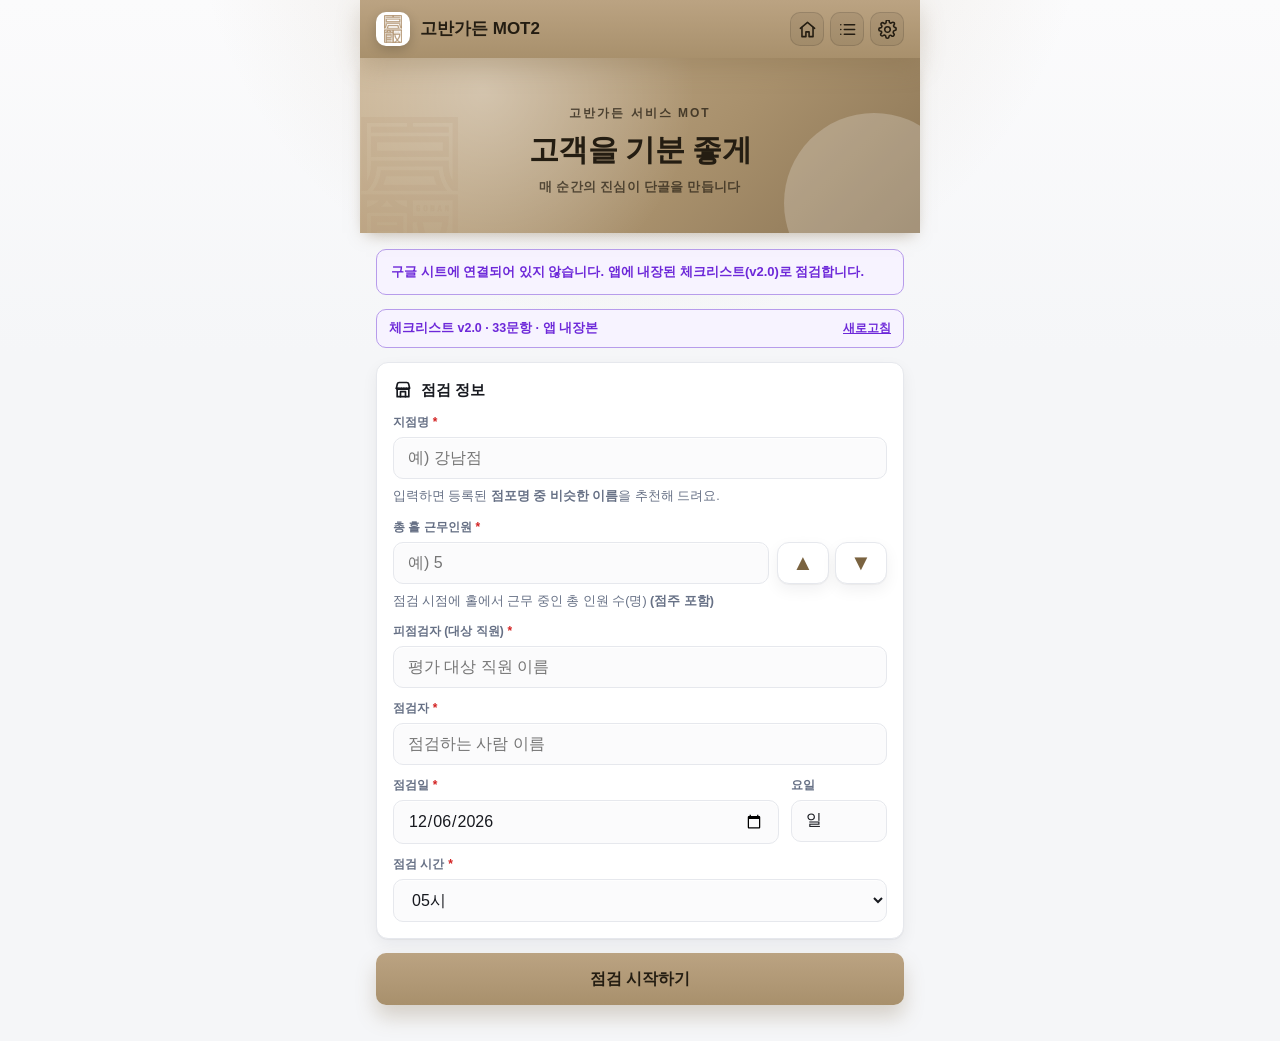
==== index.html @ 935c7b63 "고반가든 MOT 점검 V2 초기 버전 고반식당 V2와 같은 구조로, 고반가든 체크리스트(33문항)에 맞춰 만들었습니다.  - 체크리스트를 구글 시트에서 직접 불러옴 (Apps Sc" ====
<!DOCTYPE html>
<html lang="ko">
<head>
<meta charset="UTF-8" />
<meta name="viewport" content="width=device-width, initial-scale=1.0, maximum-scale=1.0, user-scalable=no, viewport-fit=cover" />
<meta name="theme-color" content="#a8906c" />
<meta name="mobile-web-app-capable" content="yes" />
<meta name="apple-mobile-web-app-capable" content="yes" />
<meta name="apple-mobile-web-app-status-bar-style" content="default" />
<meta name="apple-mobile-web-app-title" content="고반가든 MOT2" />
<title>고반가든 MOT2</title>
<link rel="manifest" href="manifest.webmanifest" />
<link rel="icon" type="image/png" sizes="192x192" href="assets/app-icon-192.png" />
<link rel="apple-touch-icon" href="assets/apple-touch-icon.png" />
<!-- ?v= 는 브라우저 캐시를 갱신하기 위한 표시입니다.
     ⚠️ 코드를 고쳐 배포할 때마다 아래 모든 v 값을 새 버전으로 함께 바꿔 주세요.
        (바꾸지 않으면 직원 휴대폰이 예전 파일을 계속 쓸 수 있습니다) -->
<link rel="stylesheet" href="css/app.css?v=2.0.0" />
</head>
<body>

<svg aria-hidden="true" style="position:absolute;width:0;height:0;overflow:hidden">
  <symbol id="i-home" viewBox="0 0 24 24"><path d="M3 10.5 12 3l9 7.5"/><path d="M5 9.5V21h5v-6h4v6h5V9.5"/></symbol>
  <symbol id="i-list" viewBox="0 0 24 24"><path d="M8 6h13M8 12h13M8 18h13"/><path d="M3.5 6h.01M3.5 12h.01M3.5 18h.01"/></symbol>
  <symbol id="i-settings" viewBox="0 0 24 24"><path d="M12 15.5a3.5 3.5 0 1 0 0-7 3.5 3.5 0 0 0 0 7Z"/><path d="M19.4 15a1.8 1.8 0 0 0 .36 1.98l.05.05a2 2 0 1 1-2.83 2.83l-.05-.05a1.8 1.8 0 0 0-1.98-.36 1.8 1.8 0 0 0-1.09 1.65V21a2 2 0 1 1-4 0v-.1a1.8 1.8 0 0 0-1.09-1.65 1.8 1.8 0 0 0-1.98.36l-.05.05a2 2 0 1 1-2.83-2.83l.05-.05A1.8 1.8 0 0 0 4.6 15a1.8 1.8 0 0 0-1.65-1.09H3a2 2 0 1 1 0-4h.1A1.8 1.8 0 0 0 4.75 8.8a1.8 1.8 0 0 0-.36-1.98l-.05-.05a2 2 0 1 1 2.83-2.83l.05.05a1.8 1.8 0 0 0 1.98.36A1.8 1.8 0 0 0 10.3 2.7V2a2 2 0 1 1 4 0v.1a1.8 1.8 0 0 0 1.09 1.65 1.8 1.8 0 0 0 1.98-.36l.05-.05a2 2 0 1 1 2.83 2.83l-.05.05a1.8 1.8 0 0 0-.36 1.98c.3.66.93 1.1 1.65 1.1H21a2 2 0 1 1 0 4h-.1A1.8 1.8 0 0 0 19.4 15Z"/></symbol>
  <symbol id="i-store" viewBox="0 0 24 24"><path d="M4 10h16l-1.2-5.2A2.3 2.3 0 0 0 16.6 3H7.4a2.3 2.3 0 0 0-2.2 1.8L4 10Z"/><path d="M5 10v10h14V10"/><path d="M9 20v-6h6v6"/><path d="M4 10c.5 1.4 2.5 1.4 3 0 .5 1.4 2.5 1.4 3 0 .5 1.4 2.5 1.4 3 0 .5 1.4 2.5 1.4 3 0 .5 1.4 2.5 1.4 3 0"/></symbol>
  <symbol id="i-shield" viewBox="0 0 24 24"><path d="M12 3 5 6v5.5c0 4.2 2.8 7.8 7 9.5 4.2-1.7 7-5.3 7-9.5V6l-7-3Z"/><path d="m9.5 12 1.8 1.8 3.7-4"/></symbol>
  <symbol id="i-result" viewBox="0 0 24 24"><path d="M4 19V5"/><path d="M8 17V9"/><path d="M12 17V7"/><path d="M16 17v-5"/><path d="M20 17v-3"/><path d="M3 19h18"/></symbol>
  <symbol id="i-send" viewBox="0 0 24 24"><path d="m22 2-7 20-4-9-9-4 20-7Z"/><path d="M22 2 11 13"/></symbol>
  <symbol id="i-download" viewBox="0 0 24 24"><path d="M12 3v12"/><path d="m7 10 5 5 5-5"/><path d="M5 21h14"/></symbol>
  <symbol id="i-note" viewBox="0 0 24 24"><path d="M6 3h9l3 3v15H6V3Z"/><path d="M14 3v4h4"/><path d="M8.5 12h7M8.5 16h5"/></symbol>
  <symbol id="i-alert" viewBox="0 0 24 24"><path d="M12 3 2.8 20h18.4L12 3Z"/><path d="M12 9v5"/><path d="M12 17.5h.01"/></symbol>
  <symbol id="i-refresh" viewBox="0 0 24 24"><path d="M20 11.5A8 8 0 1 1 17.7 6"/><path d="M20 3.5v5h-5"/></symbol>
  <symbol id="i-people" viewBox="0 0 24 24"><path d="M16 20v-1.5a4 4 0 0 0-4-4H6a4 4 0 0 0-4 4V20"/><path d="M9 10.5a3.5 3.5 0 1 0 0-7 3.5 3.5 0 0 0 0 7Z"/><path d="M22 20v-1.5a4 4 0 0 0-3-3.87"/><path d="M16 3.6a4 4 0 0 1 0 7.75"/></symbol>
</svg>

<div class="app">
  <div class="appbar" id="appbar">
    <button class="back" id="backBtn">‹</button>
    <div class="bar-brand">
      <img class="bar-logo" src="assets/garden-seal.png" alt="고반가든" />
      <h1 id="barTitle">고반가든 MOT2</h1>
    </div>
    <div class="app-actions" aria-label="상단 메뉴">
      <button class="icon-btn" data-go="home" title="홈"><span class="icon"><svg><use href="#i-home"></use></svg></span></button>
      <button class="icon-btn" data-go="history" title="점검 이력"><span class="icon"><svg><use href="#i-list"></use></svg></span></button>
      <button class="icon-btn" data-go="settings" title="설정"><span class="icon"><svg><use href="#i-settings"></use></svg></span></button>
    </div>
  </div>

  <!-- ================= 홈 ================= -->
  <section class="screen active" id="screen-home">
    <div class="inapp-warn" id="inappWarn" style="display:none;">
      <span class="ttl">⚠️ 메신저 안에서 열렸어요</span>
      카카오톡 등 메신저 인앱 브라우저에서는 <b>앱 설치가 안 되고, 앱이 제대로 동작하지 않을 수 있어요.</b>
      아래 버튼으로 <b>기본 브라우저(Chrome·Safari)</b>에서 열어주세요.
      <button class="btn" id="openExternalBtn">기본 브라우저로 열기</button>
      <div class="inapp-warn-ios" id="inappWarnIos" style="display:none;">아이폰은 화면 <b>오른쪽 아래(또는 위) 메뉴 → 'Safari로 열기'</b>를 눌러도 돼요.</div>
    </div>
    <div class="hero">
      <span class="hero-eyebrow">고반가든 서비스 MOT</span>
      <h2 class="hero-title">고객을 기분 좋게</h2>
      <p class="hero-sub">매 순간의 진심이 단골을 만듭니다</p>
    </div>

    <div id="homeNotice"></div>
    <div id="editBanner"></div>
    <div class="cl-badge" id="clBadge">체크리스트 불러오는 중…</div>

    <div class="card">
      <h2 class="card-title"><span class="icon"><svg><use href="#i-store"></use></svg></span>점검 정보</h2>
      <label class="field"><span>지점명 <i class="req">*</i></span>
        <input type="text" id="f-store" placeholder="예) 강남점" autocomplete="off" />
        <div id="storeSuggest" class="store-suggest" style="display:none;"></div>
        <div class="hint">입력하면 등록된 <b>점포명 중 비슷한 이름</b>을 추천해 드려요.</div></label>
      <label class="field"><span>총 홀 근무인원 <i class="req">*</i></span>
        <div class="num-row">
          <input type="number" id="f-staff" class="no-spin" min="0" max="99" inputmode="numeric" placeholder="예) 5" autocomplete="off" />
          <div class="num-step">
            <button type="button" class="num-btn" id="staffUp" aria-label="1 증가">▲</button>
            <button type="button" class="num-btn" id="staffDown" aria-label="1 감소">▼</button>
          </div>
        </div>
        <div class="hint">점검 시점에 홀에서 근무 중인 총 인원 수(명) <b>(점주 포함)</b></div></label>
      <label class="field"><span>피점검자 (대상 직원) <i class="req">*</i></span>
        <input type="text" id="f-target" placeholder="평가 대상 직원 이름" autocomplete="off" /></label>
      <label class="field"><span>점검자 <i class="req">*</i></span>
        <input type="text" id="f-inspector" placeholder="점검하는 사람 이름" autocomplete="off" /></label>
      <div class="btn-row" style="gap:12px;">
        <label class="field" style="flex:1;"><span>점검일 <i class="req">*</i></span>
          <input type="date" id="f-date" /></label>
        <label class="field" style="flex:0 0 96px;"><span>요일</span>
          <input type="text" id="f-weekday" readonly /></label>
      </div>
      <label class="field" style="margin-bottom:0;"><span>점검 시간 <i class="req">*</i></span>
        <select id="f-time"></select></label>
    </div>

    <button class="btn" id="startBtn">점검 시작하기</button>
    <p class="hint" id="resumeHint" style="display:none; text-align:center;"></p>
  </section>

  <!-- ================= 점검 ================= -->
  <section class="screen" id="screen-check">
    <div class="check-sticky">
      <div class="progress-wrap">
        <div class="progress-bar"><i id="progFill"></i></div>
        <div class="progress-meta"><span id="progText">0 / 0 항목</span><span id="progStore"></span></div>
      </div>
      <div class="stagenav" id="stagenav"></div>
    </div>
    <div id="itemList"></div>
    <div class="check-summary" id="checkSummary"></div>
    <button class="btn" id="toRulesBtn"><span class="icon"><svg><use href="#i-shield"></use></svg></span>절대 금지 10계명 점검 →</button>
    <p class="hint" style="text-align:center;">
      점검할 수 없었던 항목은 <b>해당없음</b>으로 표시하세요.
      <b>상황발생시</b> 문항은 그 상황이 실제로 있었을 때만 <b>발생함</b>으로 바꿔 판정하면 됩니다.</p>
  </section>

  <!-- ================= 10계명 ================= -->
  <section class="screen" id="screen-rules">
    <div class="card" style="background:var(--bad-bg); border-color:var(--bad);">
      <h2 style="margin:0;">🚫 절대 금지 행동 10계명</h2>
      <p class="hint" style="margin-top:6px;" id="ruleIntro">발생한 항목만 켜세요. 세부사항을 반드시 기록해 주세요.</p>
    </div>
    <div id="ruleList"></div>
    <label id="rulesAckRow" style="display:flex; align-items:center; gap:10px; padding:14px; margin-top:4px; background:var(--card); border:1px solid var(--line); border-radius:12px; cursor:pointer; font-weight:700;">
      <input type="checkbox" id="rulesAck" style="width:20px; height:20px; flex:none;" />
      <span>위 <b>10계명</b>을 모두 확인했습니다.</span>
    </label>
    <div class="check-summary" id="ruleSummary"></div>
    <div class="btn-row" style="margin-top:8px;">
      <button class="btn ghost" id="backToCheck">← 체크리스트</button>
      <button class="btn" id="toResultBtn" disabled><span class="icon"><svg><use href="#i-result"></use></svg></span>결과 보기 →</button>
    </div>
  </section>

  <!-- ================= 결과 ================= -->
  <section class="screen" id="screen-result">
    <div class="card score-card">
      <div class="score-num" id="r-score">0<small> / 100</small></div>
      <div class="grade" id="r-grade">-</div>
      <p class="cap-note" id="r-capnote" style="display:none;"></p>
      <div class="stat-row">
        <div class="stat"><b id="r-ok" style="color:var(--ok)">0</b><span>○ 이행</span></div>
        <div class="stat"><b id="r-tri" style="color:var(--warn)">0</b><span>△ 미흡</span></div>
        <div class="stat"><b id="r-x" style="color:var(--bad)">0</b><span>✕ 불이행</span></div>
        <div class="stat"><b id="r-na" style="color:var(--sub)">0</b><span>해당없음</span></div>
      </div>
      <div class="calc-line" id="r-calc"></div>
      <div class="rate-box" id="r-rate"></div>
      <div id="r-recheck"></div>
    </div>

    <div class="card">
      <h2 class="card-title"><span class="icon"><svg><use href="#i-people"></use></svg></span>개인 · 매장공통</h2>
      <div class="split-row" id="r-split"></div>
      <p class="hint" style="margin-bottom:0;">매장공통 항목은 홀 전체가 함께 만드는 장면입니다. 점수가 낮으면 개인 교육보다 <b>매장 운영 방식</b>을 먼저 살펴보세요.</p>
    </div>

    <div class="card">
      <h2 class="card-title"><span class="icon"><svg><use href="#i-result"></use></svg></span>단계별 점수</h2>
      <div id="r-stages"></div>
      <div id="r-penalty"></div>
    </div>

    <div class="card" id="r-deduct-card" style="display:none;">
      <h2 class="card-title"><span class="icon"><svg><use href="#i-alert"></use></svg></span>점수가 깎인 항목</h2>
      <ul class="bd-list" id="r-deducts"></ul>
    </div>

    <div class="card">
      <h2 class="card-title"><span class="icon"><svg><use href="#i-note"></use></svg></span>종합 코멘트</h2>
      <textarea id="r-comment" rows="3" placeholder="점검 총평, 개선 요청 사항 등을 적어 주세요"></textarea>
    </div>

    <button class="btn" id="sendBtn"><span class="icon"><svg><use href="#i-send"></use></svg></span>구글 시트로 결과 전송</button>
    <p class="hint" id="sendHint" style="text-align:center;"></p>
    <div class="result-actions">
      <button class="btn secondary" id="csvBtn"><span class="icon"><svg><use href="#i-download"></use></svg></span>CSV 저장</button>
      <button class="btn secondary" id="finishBtn"><span class="icon"><svg><use href="#i-home"></use></svg></span>저장하고 처음으로</button>
    </div>
  </section>

  <!-- ================= 이력 ================= -->
  <section class="screen" id="screen-history">
    <button class="btn secondary" id="onlineHistBtn" style="margin-bottom:12px;">🌐 온라인 점검이력 확인 (구글 시트)</button>
    <div id="onlineHistList" style="display:none;">
      <input type="text" id="onlineSearch" placeholder="🔍 매장명 검색" autocomplete="off" style="margin-bottom:10px;" />
      <div id="onlineHistItems"></div>
    </div>
    <div id="histList"></div>
  </section>

  <!-- ================= 설정 ================= -->
  <section class="screen" id="screen-settings">
    <div class="card">
      <h2 class="card-title"><span class="icon"><svg><use href="#i-home"></use></svg></span>스마트폰·PC에 설치</h2>
      <p class="hint" style="margin-top:0;">이 점검 앱을 <b>스마트폰이나 PC에 설치</b>하면 일반 앱처럼 아이콘으로 바로 실행할 수 있습니다.</p>
      <button class="btn" id="installBtn" style="margin-top:12px;"><span class="icon"><svg><use href="#i-home"></use></svg></span>설치하기</button>
      <div class="hint safe-note">
        🔒 <b>안심하고 설치하세요.</b> 이 앱은 별도의 프로그램을 내려받는 것이 아니라, <b>웹페이지를 아이콘처럼 등록</b>하는 방식입니다.
        스마트폰·PC에 접근하거나 개인정보를 수집하지 않으며, 점검 기록은 <b>이 기기와 회사 구글 시트에만</b> 저장됩니다.
        언제든 아이콘을 삭제하면 완전히 제거됩니다.
      </div>
      <div class="hint shortcut-guide" id="shortcutGuide">
        ⚠️ <b>카카오톡·메신저로 받은 링크</b>는 먼저 <b>Chrome / Safari로 열기</b> 후 진행하세요. (메신저 인앱 브라우저는 설치가 제한됩니다)<br>
        <b>iPhone Safari</b>: 공유 버튼 → 홈 화면에 추가<br>
        <b>Android Chrome</b>: 오른쪽 위 메뉴 → 앱 설치<br>
        <b>PC Chrome·Edge</b>: 주소창 오른쪽 <b>설치 아이콘</b>(⊕) 클릭<br>
        브라우저가 자동 설치를 지원하면 위의 <b>설치하기</b> 버튼으로 바로 설치할 수 있습니다.
      </div>
    </div>
    <div class="card">
      <h2 class="card-title"><span class="icon"><svg><use href="#i-note"></use></svg></span>점검 화면</h2>
      <label class="switch-row">
        <input type="checkbox" id="s-critFold" />
        <span><b>판정 기준을 접어 두기</b><br>
          <span class="hint" style="margin:0;">끄면 문항마다 이행·미흡·불이행 기준이 항상 펼쳐진 채로 보입니다. (기본: 펼침)</span></span>
      </label>
    </div>
    <div class="card">
      <h2 class="card-title"><span class="icon"><svg><use href="#i-list"></use></svg></span>체크리스트</h2>
      <div class="cl-badge" id="clBadge2" style="margin-bottom:12px;">-</div>
      <button class="btn secondary btn-sm" id="reloadClBtn"><span class="icon"><svg><use href="#i-refresh"></use></svg></span>구글 시트에서 다시 불러오기</button>
      <p class="hint">문항·배점·판정 기준은 모두 구글 시트에서 관리합니다. 시트를 고친 뒤 이 버튼을 누르면 즉시 반영됩니다.</p>
      <p class="hint" id="clSheetLink"></p>
    </div>
    <div class="card">
      <h2 class="card-title"><span class="icon"><svg><use href="#i-settings"></use></svg></span>구글 시트 연동</h2>
      <label class="field"><span>Apps Script 배포 URL</span>
        <input type="text" id="s-url" placeholder="https://script.google.com/macros/s/.../exec" autocomplete="off" /></label>
      <div class="btn-row">
        <button class="btn secondary btn-sm" id="saveUrlBtn">저장</button>
        <button class="btn secondary btn-sm" id="testUrlBtn">연결 확인</button>
      </div>
      <p class="hint" id="urlHint">결과 시트 <b>MOT_고반가든_점검결과_V2</b>에 붙인 Apps Script의 배포 주소(.../exec)를 입력하세요.</p>
      <p class="hint" id="resultSheetLink"></p>
    </div>
    <div class="card">
      <h2 class="card-title"><span class="icon"><svg><use href="#i-home"></use></svg></span>앱 정보</h2>
      <p class="hint" style="margin-top:0;">버전 <b id="s-version">-</b> · <button class="crit-toggle" id="openChangelog" style="margin:0;">변경 이력 보기</button></p>
      <button class="btn secondary btn-sm" id="updateAppBtn" style="margin-top:8px;"><span class="icon"><svg><use href="#i-refresh"></use></svg></span>앱 최신 버전 받기</button>
      <p class="hint">화면이 예전 그대로이거나 이상하게 보일 때 누르세요. 앱을 새로 내려받아 다시 시작합니다.</p>
      <button class="btn secondary btn-sm" id="clearCacheBtn" style="margin-top:12px;">저장된 체크리스트 사본 지우기</button>
      <p class="hint">문제가 생겼을 때만 사용하세요. 다음 실행 시 구글 시트에서 새로 받아옵니다.</p>
    </div>
  </section>

  <!-- ================= 변경 이력 ================= -->
  <section class="screen" id="screen-changelog">
    <div id="changelogList"></div>
  </section>
</div>

<div class="toast" id="toast"></div>

<script src="js/config.js?v=2.0.0"></script>
<script src="js/checklist-seed.js?v=2.0.0"></script>
<script src="js/storage.js?v=2.0.0"></script>
<script src="js/api.js?v=2.0.0"></script>
<script src="js/scoring.js?v=2.0.0"></script>
<script src="js/checklist-loader.js?v=2.0.0"></script>
<script src="js/app.js?v=2.0.0"></script>
</body>
</html>
---- css/app.css ----
/* ============================================================
   고반가든 MOT 점검 V2 — 스타일

   [색 사용 규칙]
   · 노란 브랜드 배경 위의 글씨는 항상 var(--on-brand) — 진한 갈색
   · 흰 배경 위에서 브랜드색으로 강조할 때는 var(--brand-ink) — 진한 노랑
     (브랜드 베이지를 흰 바탕에 글자색으로 쓰면 대비가 부족해 읽히지 않습니다)
   · 상황발생시는 보라 축 — 브랜드 베이지와 헷갈리지 않게 분리했습니다
   ============================================================ */

:root{
  --bg:#f5f6f8; --card:#ffffff; --ink:#17191f; --sub:#667085; --line:#e6e8ed;
  --brand:#a8906c; --brand-d:#8a7454; --brand-soft:#f3ece0; --on-brand:#241d12; --brand-ink:#7a6340;
  --ok:#138a3d; --ok-bg:#eefaf2; --warn:#c46a00; --warn-bg:#fff6e7; --bad:#d32222; --bad-bg:#fff0f0;
  --gold:#b7791f; --gold-bg:#fff8e6; --nav:#fdfdfd;
  --situ:#6d28d9; --situ-bg:#f7f3ff; --situ-line:#b79ceb;      /* 상황발생시 (보라) */
  --common:#1d63b0; --common-bg:#eaf2fd;                        /* 매장공통 */
  --shadow:0 12px 30px rgba(20,24,32,.08),0 1px 2px rgba(20,24,32,.05);
  --shadow-sm:0 6px 16px rgba(20,24,32,.06),0 1px 1px rgba(20,24,32,.04);
  --radius:12px; --radius-sm:8px;
}
@media (prefers-color-scheme: dark){
  :root{ --bg:#14161b; --card:#20242c; --ink:#f3f4f6; --sub:#a5adba; --line:#343944;
    --brand:#c9ae86; --brand-d:#a98f68; --brand-soft:#332b22; --on-brand:#1a150f; --brand-ink:#d9c19c;
    --ok:#55d782; --ok-bg:#173423; --warn:#f5b642; --warn-bg:#392a13; --bad:#ff7474; --bad-bg:#3c1b1b;
    --gold:#f0c35c; --gold-bg:#352b13; --nav:#1b1e25;
    --situ:#c4b5fd; --situ-bg:#241b3d; --situ-line:#5b4a8a;
    --common:#7fb2f0; --common-bg:#182a41; }
}

*{box-sizing:border-box; -webkit-tap-highlight-color:transparent;}
html,body{margin:0;padding:0;}
body{
  font-family:-apple-system,BlinkMacSystemFont,"Apple SD Gothic Neo","Malgun Gothic","맑은 고딕",Roboto,"Noto Sans KR",sans-serif;
  background:
    radial-gradient(circle at 50% -12%, rgba(168,144,108,.22), transparent 34%),
    linear-gradient(180deg,#fbfbfc 0%,var(--bg) 34%,var(--bg) 100%);
  color:var(--ink); line-height:1.5; -webkit-font-smoothing:antialiased; font-size:16px;
  padding-bottom:env(safe-area-inset-bottom);
  /* 한글은 어절 단위로 줄바꿈 — 낱글자가 쪼개지지 않게 */
  word-break:keep-all; overflow-wrap:break-word;
}
.app{max-width:560px; margin:0 auto; min-height:100vh; position:relative;
  background:linear-gradient(180deg,rgba(255,255,255,.55),rgba(255,255,255,0) 260px);}

/* ---------- 상단바 ---------- */
.appbar{
  position:sticky; top:0; z-index:50; color:var(--on-brand);
  padding:calc(env(safe-area-inset-top) + 12px) 16px 12px; display:flex; align-items:center; gap:10px;
  background:linear-gradient(180deg,#bba382,var(--brand)); box-shadow:0 10px 24px rgba(122,99,64,.26);
}
/* 홈 화면에서는 자리까지 비워 제목이 잘리지 않게 합니다 (visibility 대신 display) */
.appbar .back{width:32px; height:32px; font-size:26px; background:rgba(0,0,0,.06); border:1px solid rgba(0,0,0,.12);
  border-radius:9px; color:var(--on-brand); padding:0; cursor:pointer; line-height:1; display:none;}
.appbar.has-back .back{display:block;}
.bar-brand{display:flex; align-items:center; gap:10px; min-width:0; flex:1;}
.bar-logo{width:34px; height:34px; border-radius:10px; background:#fff; padding:3px; object-fit:contain; box-shadow:0 4px 12px rgba(0,0,0,.18);}
.appbar h1{font-size:17px; font-weight:800; margin:0; flex:1; overflow:hidden; text-overflow:ellipsis; white-space:nowrap;}
.app-actions{display:flex; align-items:center; gap:6px; flex:0 0 auto;}
.icon-btn{width:34px; height:34px; display:inline-flex; align-items:center; justify-content:center; color:var(--on-brand);
  background:rgba(0,0,0,.06); border:1px solid rgba(0,0,0,.12); border-radius:10px; cursor:pointer; padding:0; font-family:inherit;}
.icon-btn .icon{width:19px; height:19px;}
.icon-btn:active{transform:scale(.96);}

.screen{display:none; padding:16px 16px 36px; animation:fade .18s ease;}
.screen.active{display:block;}
@keyframes fade{from{opacity:0; transform:translateY(4px);} to{opacity:1; transform:none;}}

/* ---------- 공통 요소 ---------- */
.card{background:var(--card); border:1px solid var(--line); border-radius:var(--radius); padding:16px; margin-bottom:14px; box-shadow:var(--shadow-sm);}
.card h2{font-size:15px; margin:0 0 12px;}
.card-title{display:flex; align-items:center; gap:8px;}
.icon{display:inline-flex; width:20px; height:20px; align-items:center; justify-content:center; color:currentColor; flex:0 0 auto;}
.icon svg{display:block; width:100%; height:100%; stroke:currentColor; fill:none; stroke-width:2; stroke-linecap:round; stroke-linejoin:round;}

/* 히어로 — 사진 대신 브랜드 노랑 그라데이션 + 김치옥 마크 워터마크 */
.hero{position:relative; overflow:hidden; margin:-16px -16px 16px; padding:42px 22px 36px; text-align:center; color:var(--on-brand);
  background:
    radial-gradient(circle at 22% 18%, rgba(255,255,255,.34), transparent 46%),
    linear-gradient(135deg,#c9b291 0%, var(--brand) 60%, #8a7454 100%);
  box-shadow:0 6px 16px -6px rgba(122,99,64,.5);}
.hero::before{content:""; position:absolute; left:-26px; bottom:-34px; width:150px; height:150px;
  background:url("../assets/garden-seal.png") center/contain no-repeat; opacity:.16; pointer-events:none;}
.hero::after{content:""; position:absolute; right:-44px; bottom:-60px; width:180px; height:180px; border-radius:50%; background:rgba(255,255,255,.22);}
.hero-eyebrow{position:relative; display:inline-block; font-size:12px; font-weight:800; letter-spacing:2px; opacity:.75; margin:0 0 10px;}
.hero-title{position:relative; margin:0; font-size:30px; font-weight:900; letter-spacing:-.5px; line-height:1.2;}
.hero-sub{position:relative; margin:10px 0 0; font-size:12.5px; opacity:.7; letter-spacing:.3px; font-weight:600;}

label.field{display:block; margin-bottom:11px;}
label.field:last-child{margin-bottom:0;}
.field > span{display:block; font-size:12px; color:var(--sub); margin-bottom:6px; font-weight:800;}
input[type=text], input[type=date], input[type=number], textarea, select{
  width:100%; padding:11px 14px; border:1px solid var(--line); border-radius:10px;
  background:#fbfbfc; color:var(--ink); font-size:16px; font-family:inherit; box-shadow:inset 0 1px 0 rgba(255,255,255,.7);}
textarea{resize:vertical; min-height:60px;}
input:focus,textarea:focus,select:focus{outline:2px solid rgba(168,144,108,.40); border-color:var(--brand); background:#fff;}
.req{color:var(--bad);}
.hint{font-size:12.5px; color:var(--sub); margin-top:8px; line-height:1.55;}

.chips{display:flex; flex-wrap:wrap; gap:8px;}
.chip{padding:9px 13px; border:1px solid var(--line); border-radius:10px; background:#fbfbfc; color:var(--ink);
  font-size:14px; font-weight:700; cursor:pointer; user-select:none; transition:.12s; text-align:center;}
.chip.on{background:linear-gradient(180deg,#bba382,var(--brand)); border-color:var(--brand); color:var(--on-brand); font-weight:800; box-shadow:0 7px 14px rgba(122,99,64,.26);}
.radio-row{display:flex; gap:10px;}
.radio-row .chip{flex:1;}

.btn{display:flex; align-items:center; justify-content:center; gap:8px; width:100%; padding:16px; border:none; border-radius:10px;
  background:linear-gradient(180deg,#bba382,var(--brand)); color:var(--on-brand); font-size:16px; font-weight:850; cursor:pointer;
  font-family:inherit; transition:.12s; box-shadow:0 12px 20px rgba(122,99,64,.26);
  white-space:nowrap; line-height:1.25;}
.btn:active{transform:scale(.985);}
.btn.secondary{background:var(--card); color:var(--ink); border:1px solid var(--line); box-shadow:var(--shadow-sm);}
.btn.ghost{background:#fff; color:var(--brand-ink); border:1px solid rgba(122,99,64,.45); box-shadow:none;}
.btn:disabled{opacity:.5; cursor:not-allowed;}
.btn-row{display:flex; gap:10px;}
.btn-row .btn{margin:0; min-width:0;}
/* 결과 화면 하단 버튼 — 글자가 길어 좁은 화면에서 잘리지 않도록 세로로 쌓습니다 */
.result-actions{display:flex; flex-direction:column; gap:10px; margin-top:10px;}
.btn-sm{padding:10px 12px; font-size:13.5px; border-radius:9px; box-shadow:none;}

.num-row{display:flex; gap:8px; align-items:stretch;}
.num-row input{flex:1;}
input[type=number].no-spin{-moz-appearance:textfield;}
input[type=number].no-spin::-webkit-outer-spin-button,input[type=number].no-spin::-webkit-inner-spin-button{-webkit-appearance:none; margin:0;}
.num-step{display:flex; gap:6px; flex:0 0 auto;}
.num-btn{width:52px; border:1px solid var(--line); border-radius:12px; background:var(--card); color:var(--brand-ink); font-size:22px;
  font-weight:900; line-height:1; cursor:pointer; font-family:inherit; display:flex; align-items:center; justify-content:center; user-select:none; box-shadow:var(--shadow-sm);}
.num-btn:active{background:var(--brand); color:var(--on-brand); border-color:var(--brand);}

/* ---------- 체크리스트 상태 배너 ---------- */
.cl-badge{display:flex; align-items:center; gap:8px; justify-content:center; margin:0 0 14px; padding:9px 12px;
  border-radius:10px; font-size:12.5px; font-weight:700; border:1px solid var(--line); background:var(--card); color:var(--sub);}
.cl-badge.ok{border-color:rgba(19,138,61,.28); background:var(--ok-bg); color:var(--ok);}
.cl-badge.warn{border-color:var(--situ-line); background:var(--situ-bg); color:var(--situ);}
.cl-badge.error{border-color:var(--bad); background:var(--bad-bg); color:var(--bad);}
.cl-badge button{margin-left:auto; flex:0 0 auto; background:none; border:none; color:inherit; font:inherit; font-size:12px;
  font-weight:800; text-decoration:underline; cursor:pointer; padding:0;}
.notice{margin:0 0 14px; padding:12px 14px; border-radius:10px; font-size:13px; line-height:1.55; font-weight:600; border:1px solid var(--line); background:var(--card);}
.notice.info{border-color:rgba(29,99,176,.3); background:var(--common-bg); color:var(--common);}
.notice.warn{border-color:var(--situ-line); background:var(--situ-bg); color:var(--situ);}
.notice.error{border-color:var(--bad); background:var(--bad-bg); color:var(--bad);}
.notice .btn{margin-top:10px; padding:10px; font-size:13.5px;}
.edit-banner{margin:0 0 14px; padding:12px 14px; border-radius:10px; font-size:13px; line-height:1.55;
  border:1px solid var(--brand); background:var(--brand-soft); color:var(--brand-ink); font-weight:700;}
@media (prefers-color-scheme: dark){ .edit-banner{color:var(--brand-ink);} }

/* ---------- 진행바 · 단계 이동 ---------- */
.check-sticky{position:sticky; top:var(--appbar-h, 52px); z-index:30; background:rgba(245,246,248,.94);
  backdrop-filter:blur(14px); margin:0 -16px; padding:10px 16px 6px; box-shadow:0 8px 18px -14px rgba(0,0,0,.3);}
.progress-wrap{margin:0 0 10px;}
.progress-bar{height:10px; background:#e9ebef; border-radius:999px; overflow:hidden;}
.progress-bar > i{display:block; height:100%; background:linear-gradient(90deg,var(--brand),#ef6a35); width:0; transition:width .25s;}
.progress-meta{display:flex; justify-content:space-between; font-size:12px; color:var(--sub); margin-top:6px;}
.stagenav{display:flex; gap:7px; overflow-x:auto; padding:2px 0 10px; -webkit-overflow-scrolling:touch;}
.stagenav::-webkit-scrollbar{display:none;}
.stagenav .snav{flex:0 0 auto; padding:8px 12px; border-radius:999px; background:var(--card); border:1px solid var(--line);
  font-size:13px; font-weight:800; color:var(--sub); cursor:pointer; white-space:nowrap; box-shadow:0 3px 8px rgba(20,24,32,.04);}
.stagenav .snav.done{border-color:rgba(19,138,61,.25); background:var(--ok-bg); color:var(--ok);}
.stage-head{display:flex; align-items:center; gap:8px; margin:22px 2px 10px; font-size:15px; font-weight:900;}
.stage-head .stcount{font-size:12px; font-weight:600; color:var(--sub);}
.stage-head:first-of-type{margin-top:4px;}

/* ---------- 문항 카드 ---------- */
.item{background:var(--card); border:1px solid var(--line); border-radius:12px; padding:14px; margin-bottom:10px; box-shadow:var(--shadow-sm);}
.item.answered{border-color:rgba(19,138,61,.24); box-shadow:0 0 0 1px rgba(19,138,61,.08),var(--shadow-sm);}
.item.flag-T{border-color:rgba(196,106,0,.32);}
.item.flag-X{border-color:rgba(211,34,34,.35);}
.item.flag-N{border-color:var(--line); opacity:.62;}
.item-top{display:flex; gap:8px; align-items:flex-start; margin-bottom:10px; flex-wrap:wrap;}
.item-no{font-size:12px; font-weight:900; color:var(--on-brand); background:linear-gradient(180deg,#bba382,var(--brand)); border-radius:8px;
  padding:3px 7px; flex:0 0 auto; min-width:30px; text-align:center;}
.item-text{font-size:14.5px; line-height:1.55; flex:1 1 100%; font-weight:650; order:3;}
.tag{font-size:10px; font-weight:800; padding:3px 7px; border-radius:6px; flex:0 0 auto; letter-spacing:.3px;}
.tag-common{background:var(--common-bg); color:var(--common);}
.tag-situ{background:var(--situ-bg); color:var(--situ); border:1px solid var(--situ-line);}

/* 상황발생시 문항 */
.item.situ{background:var(--situ-bg); border-left:4px solid var(--situ-line);}
.item.situ .item-no{background:linear-gradient(180deg,#8b5cf6,var(--situ));}
.item.situ.occurred{background:var(--card);}
.occur-row{display:flex; gap:8px; margin-bottom:10px;}
.occur{flex:1; padding:11px 6px; border:1px solid var(--line); border-radius:10px; background:#fff; color:var(--sub);
  font-size:13.5px; font-weight:800; cursor:pointer; font-family:inherit; transition:.1s;}
.occur.on{background:var(--situ); border-color:var(--situ); color:#fff; box-shadow:0 4px 10px rgba(109,40,217,.22);}
.occur.on.off-state{background:var(--ink); border-color:var(--ink); color:var(--bg); box-shadow:none;}
.situ-guide{font-size:12px; color:var(--situ); font-weight:700; margin:0 0 8px;}

/* 판정 버튼 */
.ans-row{display:flex; gap:8px;}
.ans{flex:1; min-height:64px; padding:10px 4px; border:1px solid var(--line); border-radius:10px; background:#fff; color:var(--ink);
  font-size:14px; font-weight:800; cursor:pointer; text-align:center; transition:.1s; font-family:inherit;}
.ans .sym{font-size:23px; display:block; line-height:1.08;}
.ans .lbl{font-size:11px; font-weight:600; color:var(--sub); display:block;}
.ans .pt{font-size:10.5px; font-weight:800; color:var(--sub); display:block; margin-top:1px;}
.ans.sel-O{background:var(--ok-bg); border-color:var(--ok); color:var(--ok);}
.ans.sel-T{background:var(--warn-bg); border-color:var(--warn); color:var(--warn);}
.ans.sel-X{background:var(--bad-bg); border-color:var(--bad); color:var(--bad);}
.ans.sel-O .lbl,.ans.sel-T .lbl,.ans.sel-X .lbl,.ans.sel-O .pt,.ans.sel-T .pt,.ans.sel-X .pt{color:inherit;}
.ans:disabled{opacity:.4; cursor:not-allowed;}
.na-btn{margin-top:8px; width:100%; padding:9px; border:1px dashed var(--line); border-radius:10px; background:#fff; color:var(--sub);
  font-size:12.5px; font-weight:800; cursor:pointer; font-family:inherit;}
.na-btn.on{background:var(--ink); color:var(--bg); border-style:solid; border-color:var(--ink);}

/* 판정 기준 아코디언 */
.switch-row{display:flex; align-items:flex-start; gap:11px; cursor:pointer; font-size:14px; line-height:1.5;}
.switch-row input{width:22px; height:22px; flex:0 0 auto; margin:1px 0 0; accent-color:var(--brand);}

.crit-toggle{margin-top:10px; font-size:12.5px; color:var(--brand-ink); background:none; border:none; padding:4px 0; cursor:pointer;
  font-weight:700; display:inline-flex; align-items:center; gap:5px; font-family:inherit;}
.crit-box{display:none; margin-top:8px; border:1px solid var(--line); border-radius:10px; overflow:hidden;}
.crit-box.open{display:block;}
.crit-row{display:flex; gap:8px; padding:9px 11px; font-size:12.5px; line-height:1.5; border-top:1px solid var(--line); background:var(--bg);}
.crit-row:first-child{border-top:none;}
.crit-row b{flex:0 0 62px; font-weight:800;}
.crit-row.o b{color:var(--ok);} .crit-row.t b{color:var(--warn);} .crit-row.x b{color:var(--bad);}
.crit-row span{flex:1; color:var(--ink);}

.note-toggle{margin-top:6px; font-size:12.5px; color:var(--brand-ink); background:none; border:none; padding:4px 0; cursor:pointer;
  font-weight:700; display:inline-flex; align-items:center; gap:5px; font-family:inherit;}
.note-toggle .icon{width:16px; height:16px;}
.note-box{margin-top:8px; display:none;}
.note-box.open{display:block;}
.item-foot{display:flex; gap:14px; align-items:center; flex-wrap:wrap;}

/* ---------- 10계명 ---------- */
.rule{background:var(--card); border:1px solid var(--line); border-radius:12px; padding:14px; margin-bottom:10px; box-shadow:var(--shadow-sm);}
.rule.on{border-color:var(--bad); background:var(--bad-bg);}
.rule-head{display:flex; align-items:center; gap:10px;}
.rule-no{font-size:12px; font-weight:800; color:#fff; background:var(--bad); border-radius:8px; padding:4px 8px;}
.rule-key{font-weight:800; font-size:15px;}
.rule-desc{font-size:13px; color:var(--sub); margin-top:6px;}
.switch{margin-left:auto; flex:0 0 auto; width:52px; height:30px; border-radius:99px; background:var(--line); position:relative; cursor:pointer; transition:.15s;}
.switch > i{position:absolute; top:3px; left:3px; width:24px; height:24px; border-radius:50%; background:#fff; transition:.15s; box-shadow:0 1px 3px rgba(0,0,0,.3);}
.switch.on{background:var(--bad);}
.switch.on > i{left:25px;}

/* ---------- 결과 ---------- */
.score-card{text-align:center; padding:26px 16px; position:relative; overflow:hidden;}
.score-card:after{content:""; position:absolute; right:-42px; bottom:-58px; width:170px; height:170px;
  background:url("../assets/garden-seal.png") center/contain no-repeat; opacity:.045; pointer-events:none;}
.score-num{font-size:64px; font-weight:950; line-height:1; color:var(--brand-ink);}
.score-num small{font-size:22px; font-weight:700; color:var(--sub);}
.grade{display:inline-block; margin-top:10px; padding:6px 18px; border-radius:99px; font-size:18px; font-weight:900; letter-spacing:1px;}
.grade-S{background:var(--ok-bg); color:var(--ok);} .grade-A{background:var(--common-bg); color:var(--common);}
.grade-B{background:var(--gold-bg); color:var(--gold);} .grade-C{background:var(--warn-bg); color:var(--warn);}
.grade-D{background:var(--bad-bg); color:var(--bad);} .grade-F{background:var(--bad); color:#fff;}
.stat-row{display:flex; gap:8px; margin-top:18px;}
.stat{flex:1; background:#fbfbfc; border:1px solid var(--line); border-radius:10px; padding:10px 6px;}
.stat b{display:block; font-size:20px;} .stat span{font-size:11px; color:var(--sub);}
.calc-line{margin:14px 0 0; padding:12px; border:1px dashed var(--line); border-radius:10px; background:var(--bg);
  font-size:12.5px; color:var(--sub); line-height:1.7; text-align:left;}
.calc-line b{color:var(--ink);}
.calc-line .minus{color:var(--bad);}
.rate-box{margin-top:16px; padding-top:14px; border-top:1px solid var(--line);}
.rate-line{display:flex; align-items:baseline; justify-content:center; gap:10px;}
.rate-label{font-size:13px; font-weight:800; color:var(--sub);}
.rate-value{font-size:21px; font-weight:900; color:var(--ink); line-height:1;}
.rate-sub{margin-top:6px; font-size:12px; color:var(--sub); line-height:1.5;}
.cap-note{margin:9px 0 0; font-size:12.5px; font-weight:800; color:var(--warn); line-height:1.5;}
.recheck-warn{margin-top:12px; padding:10px 12px; border:1px solid var(--bad); background:var(--bad-bg); color:var(--bad);
  border-radius:10px; font-size:13px; font-weight:800; line-height:1.5;}

.split-row{display:flex; gap:10px;}
.split{flex:1; border:1px solid var(--line); border-radius:10px; padding:12px; background:#fbfbfc;}
.split .sp-label{font-size:11.5px; font-weight:800; color:var(--sub); display:flex; align-items:center; gap:6px;}
.split .sp-val{font-size:19px; font-weight:900; margin-top:5px;}
.split .sp-val small{font-size:12px; color:var(--sub); font-weight:700;}
.split.common .sp-label{color:var(--common);}

.stage-score{display:flex; align-items:center; gap:10px; padding:10px 0; border-bottom:1px solid var(--line); font-size:14px;}
.stage-score:last-child{border-bottom:none;}
.stage-score .st-name{flex:0 0 88px; font-weight:700;}
.stage-score .st-bar{flex:1; height:8px; background:#e9ebef; border-radius:99px; overflow:hidden;}
.stage-score .st-bar i{display:block; height:100%; background:linear-gradient(90deg,var(--ok),#5ac47f); width:0;}
.stage-score .st-bar.low i{background:linear-gradient(90deg,var(--bad),#ef6a35);}
.stage-score .st-bar.mid i{background:linear-gradient(90deg,var(--warn),#f0b352);}
.stage-score .st-val{flex:0 0 auto; font-size:13px; font-weight:800; min-width:64px; text-align:right;}
.stage-score .st-val.na{color:var(--sub); font-weight:600;}
.stage-score .st-val.pen{color:var(--situ);}
.stage-score .st-pen{flex:0 0 auto; font-size:12px; font-weight:800; color:var(--situ);}

.pen-block{margin-top:12px; padding:12px 14px; border:1px solid var(--situ-line); background:var(--situ-bg); border-radius:10px;}
.pen-block .pb-title{font-size:13px; font-weight:800; color:var(--situ); display:flex; justify-content:space-between; gap:10px;}
.pen-block ul{margin:8px 0 0; padding-left:18px;}
.pen-block li{font-size:12.5px; line-height:1.55; margin:4px 0;}
.rule-block{margin-top:10px; padding:12px 14px; border:1px solid var(--bad); background:var(--bad-bg); border-radius:10px;}
.rule-block .pb-title{font-size:13px; font-weight:800; color:var(--bad); display:flex; justify-content:space-between; gap:10px;}
.rule-block ul{margin:8px 0 0; padding-left:18px;}
.rule-block li{font-size:12.5px; line-height:1.55; margin:4px 0;}

.bd-list{margin:0; padding:0; list-style:none;}
.bd-item{display:flex; gap:10px; padding:11px 0; border-bottom:1px solid var(--line); font-size:13.5px; align-items:flex-start;}
.bd-item:last-child{border-bottom:none;}
.bd-flag{flex:0 0 auto; font-size:11px; font-weight:800; padding:3px 7px; border-radius:6px; white-space:nowrap;}
.bd-flag.T{background:var(--warn-bg); color:var(--warn);} .bd-flag.X{background:var(--bad-bg); color:var(--bad);}
.bd-flag.R{background:var(--bad); color:#fff;} .bd-flag.S{background:var(--situ-bg); color:var(--situ); border:1px solid var(--situ-line);}

/* ---------- 이력 ---------- */
.hist{background:var(--card); border:1px solid var(--line); border-radius:12px; padding:14px; margin-bottom:10px; box-shadow:var(--shadow-sm);}
.hist-top{display:flex; justify-content:space-between; align-items:center; margin-bottom:4px; gap:8px;}
.hist-store{font-weight:800; font-size:15px;}
.hist-meta{font-size:12px; color:var(--sub);}
.hist-score-row{display:flex; align-items:center; gap:12px; margin-top:11px; flex-wrap:wrap;}
.hist-score{margin:0; padding:5px 14px; font-size:14.5px; letter-spacing:0;}
/* 이력 카드 버튼 — 화면 폭에 맞춰 자동으로 줄을 나누고, 버튼 안 글자는 쪼개지 않음 */
.hist-actions{display:grid; grid-template-columns:repeat(auto-fit,minmax(104px,1fr)); gap:8px; margin-top:11px;}
.hist-actions .btn{padding:11px 8px; font-size:13.5px; border-radius:9px; box-shadow:none; gap:5px;}
.hist-actions .btn .icon{width:16px; height:16px;}
.badge{font-size:11px; font-weight:700; padding:3px 8px; border-radius:99px;}
.badge.sent{background:var(--ok-bg); color:var(--ok);} .badge.unsent{background:var(--warn-bg); color:var(--warn);}
.badge.brand{background:var(--brand-soft); color:var(--brand-ink);}
/* 목록이 비었을 때 안내 — 이름이 흔해 다른 요소에 잘못 적용되지 않도록 empty-state 로 씁니다 */
.empty-state{text-align:center; color:var(--sub); padding:50px 20px; font-size:14px;}
.empty-state .big{font-size:40px; margin-bottom:10px; display:flex; justify-content:center;}
.empty-state .big .icon{width:42px; height:42px;}

.store-suggest{margin-top:6px; border:1px solid var(--line); border-radius:10px; overflow:hidden; background:var(--card); box-shadow:var(--shadow-sm);}
.store-suggest .ss-item{padding:12px 14px; font-size:14.5px; font-weight:700; color:var(--ink); cursor:pointer; border-top:1px solid var(--line);
  display:flex; justify-content:space-between; align-items:center; gap:8px;}
.store-suggest .ss-item:first-child{border-top:none;}
.store-suggest .ss-item:active,.store-suggest .ss-item:hover{background:var(--bg);}
.store-suggest .ss-sim{font-size:11px; font-weight:800; color:var(--sub); flex:0 0 auto;}

/* 설치 안내 · 메신저 인앱 브라우저 경고 */
.safe-note{margin-top:12px; padding:12px; border-radius:10px; background:var(--ok-bg); border:1px solid var(--ok); color:var(--ink);}
.shortcut-guide{margin-top:12px; padding:12px; border-radius:10px; background:var(--bg); border:1px solid var(--line); line-height:1.7;}
.inapp-warn{background:var(--bad-bg); border:1px solid var(--bad); border-radius:14px; padding:14px 16px; margin-bottom:14px;
  font-size:13px; line-height:1.55; color:var(--ink); box-shadow:var(--shadow);}
.inapp-warn .ttl{color:var(--bad); font-weight:800; font-size:14px; display:block; margin-bottom:4px;}
.inapp-warn .btn{background:var(--bad); color:#fff; margin-top:10px; box-shadow:none;}
.inapp-warn-ios{margin-top:10px; font-size:12px; color:var(--sub);}

.check-summary{font-size:13px; color:var(--sub); text-align:center; margin:12px 0 10px;}
.toast{position:fixed; left:50%; bottom:90px; transform:translateX(-50%) translateY(20px); background:var(--ink); color:var(--bg);
  padding:13px 20px; border-radius:12px; font-size:14px; font-weight:700; opacity:0; pointer-events:none; transition:.25s; z-index:100;
  max-width:90%; text-align:center; box-shadow:0 4px 16px rgba(0,0,0,.3);}
.toast.show{opacity:1; transform:translateX(-50%) translateY(0);}

/* 변경 이력 */
.cl-card{background:var(--card); border:1px solid var(--line); border-radius:12px; padding:14px 16px; margin-bottom:12px; box-shadow:var(--shadow-sm);}
.cl-card.cur-ver{border-color:var(--brand);}
.cl-ver{display:flex; align-items:center; gap:8px; margin-bottom:8px; flex-wrap:wrap;}
.cl-ver b{font-size:16px; color:var(--brand-ink);}
.cl-ver .date{font-size:12px; color:var(--sub);}
.cl-ver .cur{font-size:10px; font-weight:800; background:var(--brand); color:var(--on-brand); padding:2px 8px; border-radius:99px;}
.cl-card ul{margin:0; padding-left:18px;}
.cl-card li{font-size:13.5px; margin:5px 0; line-height:1.5;}

@media (max-width:380px){
  /* 좁은 화면에서 앱 제목이 잘리지 않도록 상단바를 조금 촘촘하게 */
  .appbar{padding-left:12px; padding-right:12px; gap:8px;}
  .appbar h1{font-size:16px;}
  .bar-logo{width:30px; height:30px;}
  .icon-btn{width:31px; height:31px;}
  .app-actions{gap:4px;}
  .screen{padding-left:12px; padding-right:12px;}
  .hero{margin-left:-12px; margin-right:-12px;}
  .ans{min-height:60px;}
  .stage-score .st-name{flex-basis:70px;}
}
@media (max-width:560px){
  .screen{padding-top:12px;}
  .hero{padding:34px 18px 28px;}
  .hero-title{font-size:26px;}
  label.field{margin-bottom:8px;}
  input[type=text], input[type=date], input[type=number], textarea, select{padding:10px 12px;}
  .btn{padding:14px;}
}
@media (prefers-color-scheme: dark){
  body{background:linear-gradient(180deg,#181b22 0%,var(--bg) 36%,var(--bg) 100%);}
  .app{background:linear-gradient(180deg,rgba(255,255,255,.03),rgba(255,255,255,0) 260px);}
  input[type=text], input[type=date], input[type=number], textarea, select,
  .chip, .ans, .stat, .occur, .split{background:#181b22; color:var(--ink);}
  input:focus,textarea:focus,select:focus{background:#1f232b;}
  .check-sticky{background:rgba(20,22,27,.94);}
  .btn.ghost{background:#20242c;}
  .progress-bar,.stage-score .st-bar{background:#2c313b;}
}
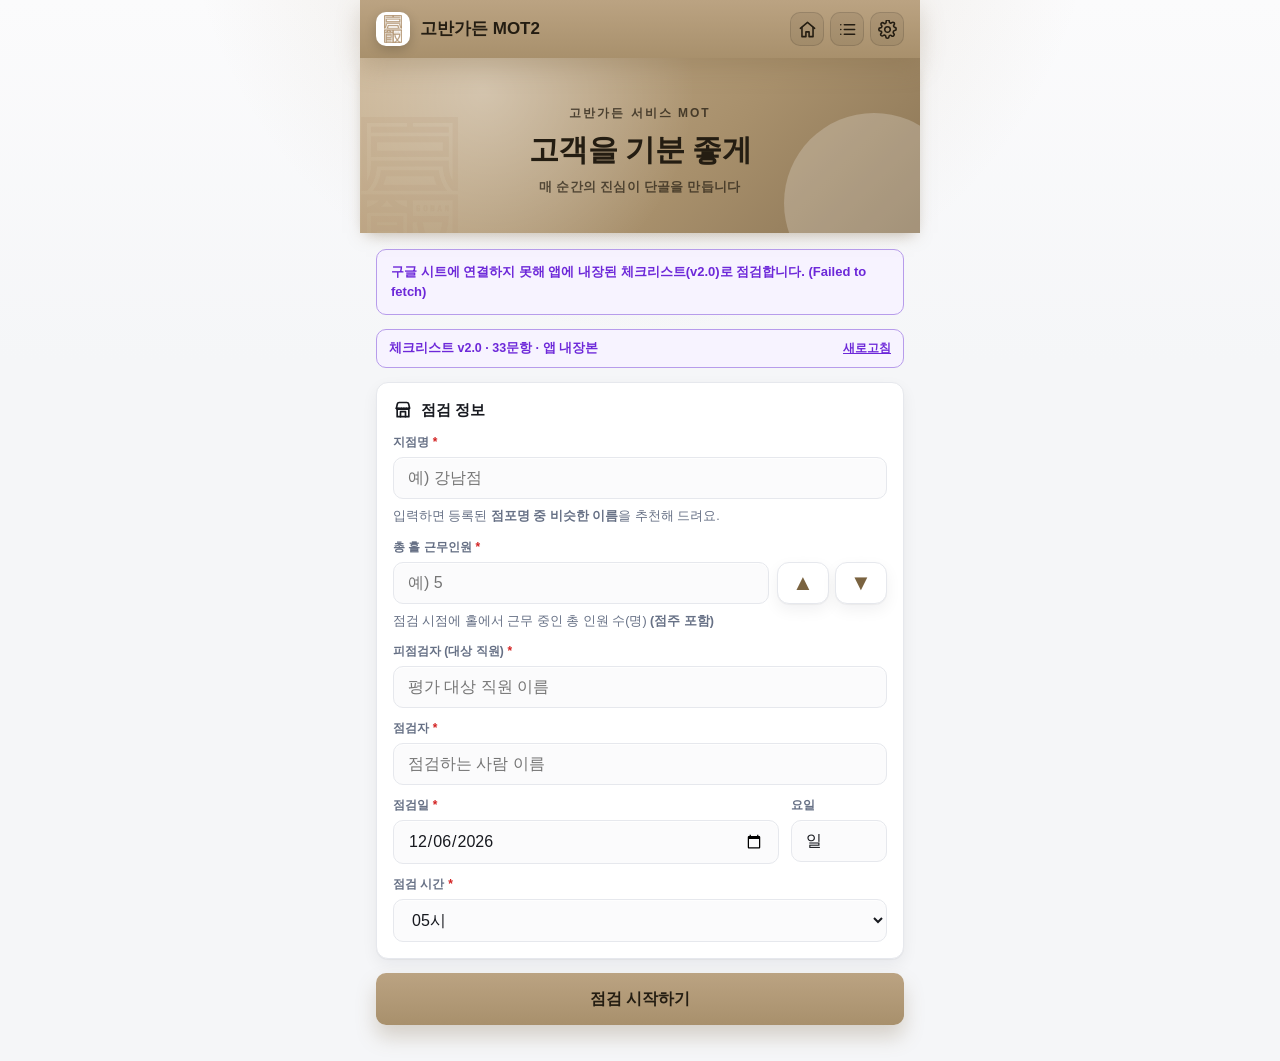
==== commit cdf3d151: "전송 응답이 늦을 때 '실패'로 오인되던 문제 수정 Apps Script가 한동안 쉬었다가 처음 깨어날 때(콜드스타트) 20초를 넘겨, 실제로는 시트에 저장됐는데 앱만 전송 실패로" ====
--- a/index.html
+++ b/index.html
@@ -15,7 +15,7 @@
 <!-- ?v= 는 브라우저 캐시를 갱신하기 위한 표시입니다.
      ⚠️ 코드를 고쳐 배포할 때마다 아래 모든 v 값을 새 버전으로 함께 바꿔 주세요.
         (바꾸지 않으면 직원 휴대폰이 예전 파일을 계속 쓸 수 있습니다) -->
-<link rel="stylesheet" href="css/app.css?v=2.0.0" />
+<link rel="stylesheet" href="css/app.css?v=2.0.2" />
 </head>
 <body>
 
@@ -255,12 +255,12 @@
 
 <div class="toast" id="toast"></div>
 
-<script src="js/config.js?v=2.0.0"></script>
-<script src="js/checklist-seed.js?v=2.0.0"></script>
-<script src="js/storage.js?v=2.0.0"></script>
-<script src="js/api.js?v=2.0.0"></script>
-<script src="js/scoring.js?v=2.0.0"></script>
-<script src="js/checklist-loader.js?v=2.0.0"></script>
-<script src="js/app.js?v=2.0.0"></script>
+<script src="js/config.js?v=2.0.2"></script>
+<script src="js/checklist-seed.js?v=2.0.2"></script>
+<script src="js/storage.js?v=2.0.2"></script>
+<script src="js/api.js?v=2.0.2"></script>
+<script src="js/scoring.js?v=2.0.2"></script>
+<script src="js/checklist-loader.js?v=2.0.2"></script>
+<script src="js/app.js?v=2.0.2"></script>
 </body>
 </html>
